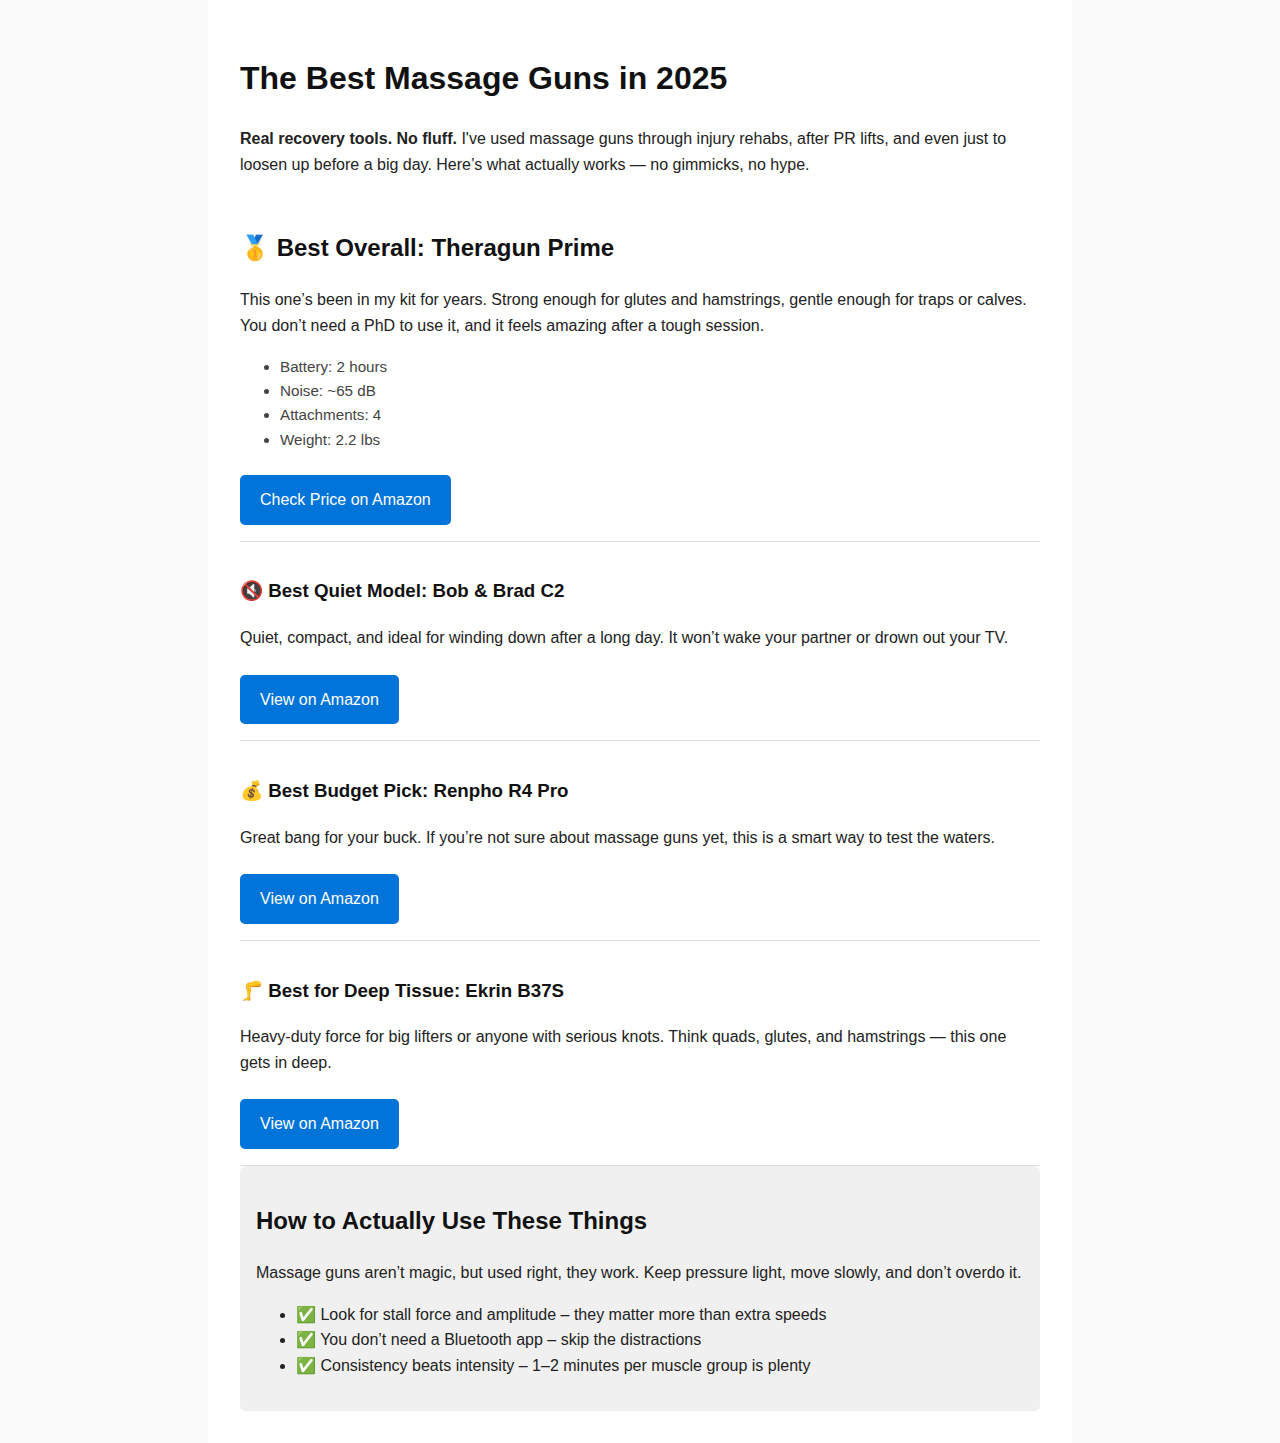
==== index.html @ 963b869a "Add files via upload" ====
<!DOCTYPE html>
<html lang="en">
<head>
  <meta charset="UTF-8">
  <meta name="viewport" content="width=device-width, initial-scale=1.0">
  <meta name="description" content="Top expert-tested massage guns for fast recovery and muscle relief in 2025. Skip the fluff and find out what really works.">
  <title>Best Massage Guns in 2025 – The Guidepost</title>
  <style>
    body {
      font-family: Arial, sans-serif;
      line-height: 1.6;
      color: #222;
      margin: 0;
      padding: 0;
      background-color: #fafafa;
    }
    .container {
      max-width: 800px;
      margin: auto;
      padding: 2rem;
      background-color: #fff;
    }
    h1, h2, h3 {
      color: #111;
    }
    a.cta {
      display: inline-block;
      background-color: #0074d9;
      color: #fff;
      padding: 0.75rem 1.25rem;
      text-decoration: none;
      border-radius: 5px;
      margin-top: 0.5rem;
    }
    .product {
      border-bottom: 1px solid #ddd;
      padding: 1rem 0;
    }
    .product img {
      max-width: 100%;
      height: auto;
    }
    .specs {
      font-size: 0.95rem;
      color: #444;
    }
    .buyer-guide {
      background-color: #f0f0f0;
      padding: 1rem;
      border-radius: 6px;
    }
  </style>
</head>
<body>
  <div class="container">
    <h1>The Best Massage Guns in 2025</h1>
    <p><strong>Real recovery tools. No fluff.</strong> I've used massage guns through injury rehabs, after PR lifts, and even just to loosen up before a big day. Here’s what actually works — no gimmicks, no hype.</p>

    <div class="product">
      <h2>🥇 Best Overall: Theragun Prime</h2>
      <p>This one’s been in my kit for years. Strong enough for glutes and hamstrings, gentle enough for traps or calves. You don’t need a PhD to use it, and it feels amazing after a tough session.</p>
      <ul class="specs">
        <li>Battery: 2 hours</li>
        <li>Noise: ~65 dB</li>
        <li>Attachments: 4</li>
        <li>Weight: 2.2 lbs</li>
      </ul>
      <a href="#" class="cta">Check Price on Amazon</a>
    </div>

    <div class="product">
      <h3>🔇 Best Quiet Model: Bob & Brad C2</h3>
      <p>Quiet, compact, and ideal for winding down after a long day. It won’t wake your partner or drown out your TV.</p>
      <a href="#" class="cta">View on Amazon</a>
    </div>

    <div class="product">
      <h3>💰 Best Budget Pick: Renpho R4 Pro</h3>
      <p>Great bang for your buck. If you’re not sure about massage guns yet, this is a smart way to test the waters.</p>
      <a href="#" class="cta">View on Amazon</a>
    </div>

    <div class="product">
      <h3>🦵 Best for Deep Tissue: Ekrin B37S</h3>
      <p>Heavy-duty force for big lifters or anyone with serious knots. Think quads, glutes, and hamstrings — this one gets in deep.</p>
      <a href="#" class="cta">View on Amazon</a>
    </div>

    <div class="buyer-guide">
      <h2>How to Actually Use These Things</h2>
      <p>Massage guns aren’t magic, but used right, they work. Keep pressure light, move slowly, and don’t overdo it.</p>
      <ul>
        <li>✅ Look for stall force and amplitude – they matter more than extra speeds</li>
        <li>✅ You don’t need a Bluetooth app – skip the distractions</li>
        <li>✅ Consistency beats intensity – 1–2 minutes per muscle group is plenty</li>
      </ul>
    </div>
  </div>
</body>
</html>
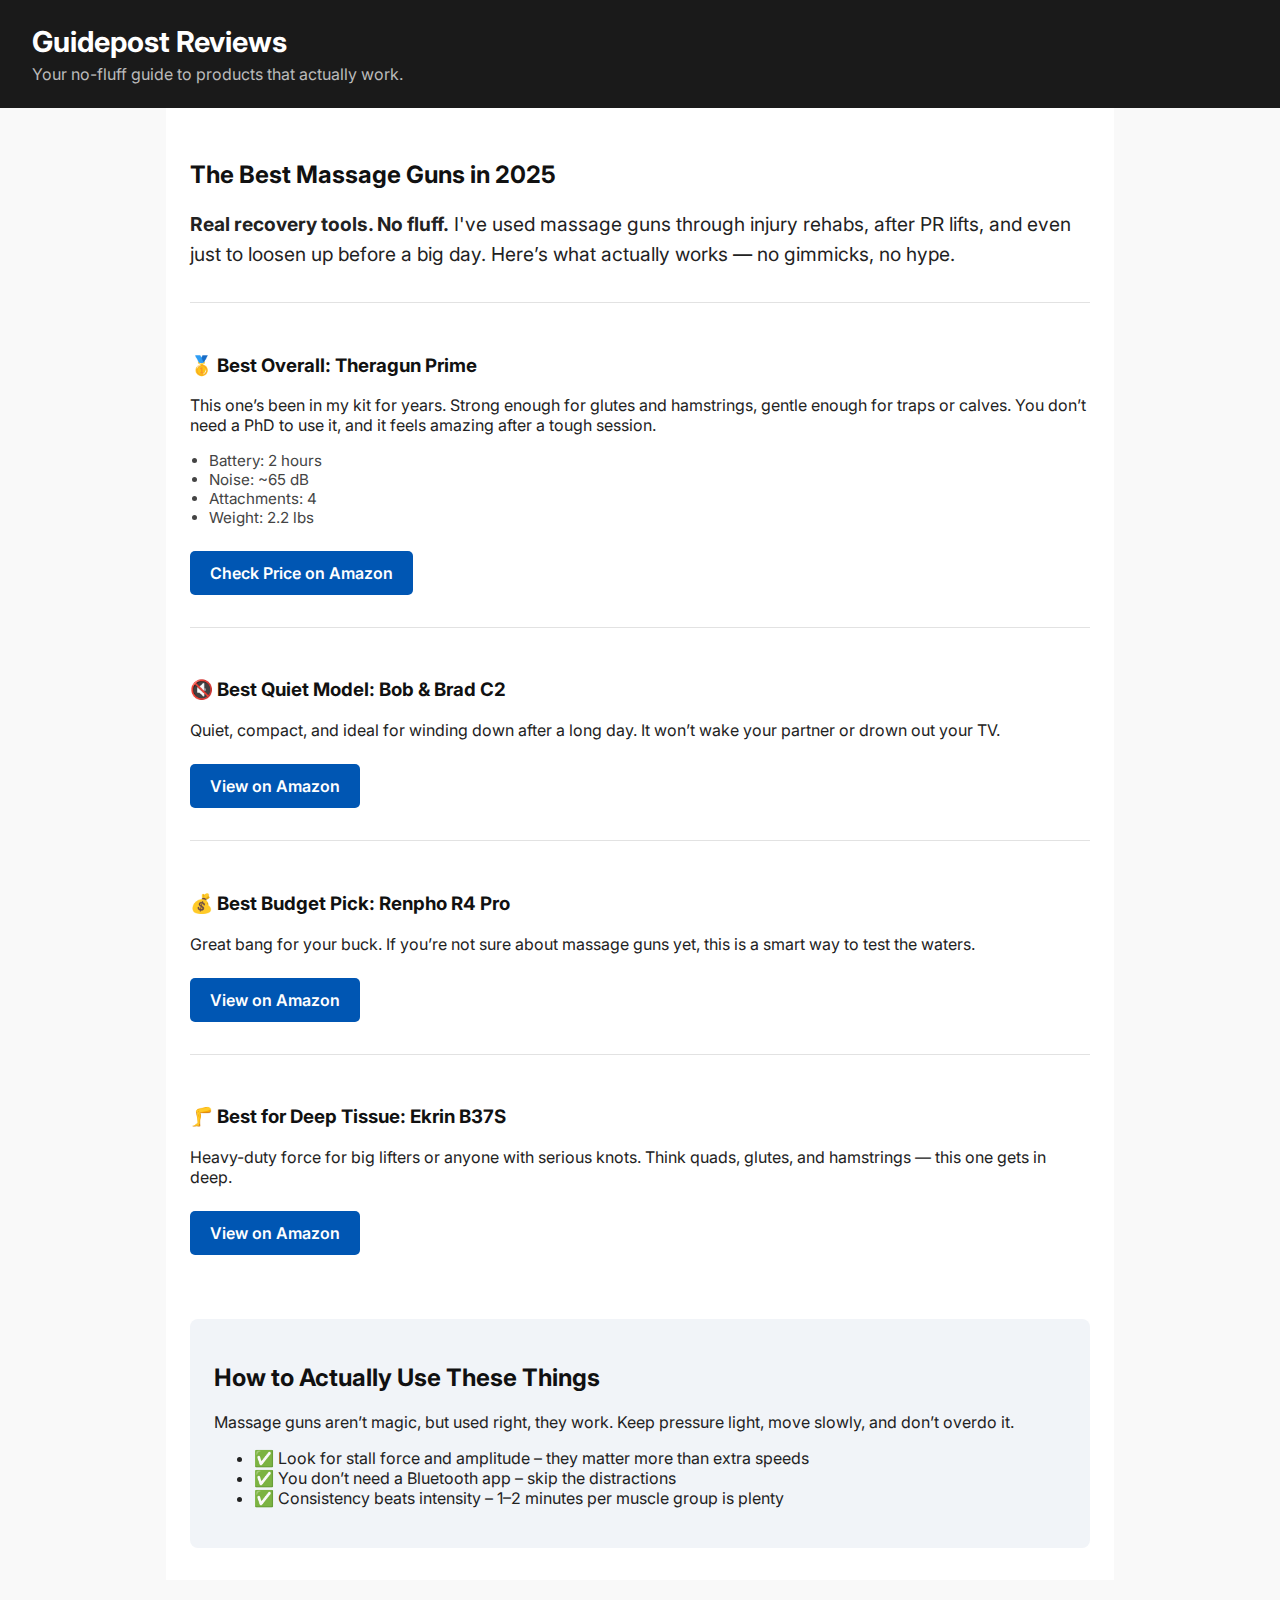
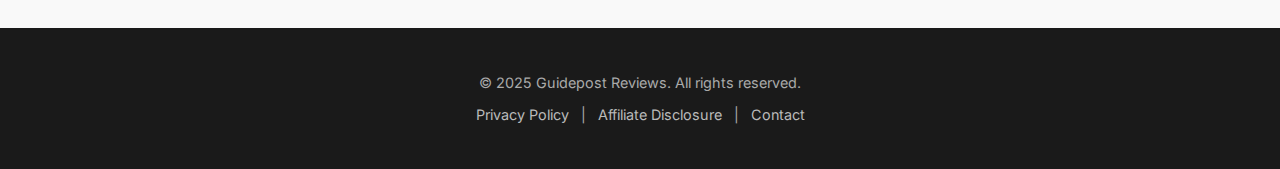
==== commit c0fcdbc4: "Add files via upload" ====
--- a/index.html
+++ b/index.html
@@ -4,60 +4,104 @@
   <meta charset="UTF-8">
   <meta name="viewport" content="width=device-width, initial-scale=1.0">
   <meta name="description" content="Top expert-tested massage guns for fast recovery and muscle relief in 2025. Skip the fluff and find out what really works.">
-  <title>Best Massage Guns in 2025 – The Guidepost</title>
+  <title>Best Massage Guns in 2025 – Guidepost Reviews</title>
+  <link rel="preconnect" href="https://fonts.googleapis.com">
+  <link rel="preconnect" href="https://fonts.gstatic.com" crossorigin>
+  <link href="https://fonts.googleapis.com/css2?family=Inter:wght@400;600;700&display=swap" rel="stylesheet">
   <style>
     body {
-      font-family: Arial, sans-serif;
-      line-height: 1.6;
+      font-family: 'Inter', sans-serif;
+      margin: 0;
+      background-color: #f9f9f9;
       color: #222;
+    }
+    header {
+      background-color: #1a1a1a;
+      color: white;
+      padding: 1.5rem 2rem;
+    }
+    header h1 {
       margin: 0;
-      padding: 0;
-      background-color: #fafafa;
+      font-size: 1.8rem;
+    }
+    header p {
+      margin: 0.3rem 0 0;
+      font-size: 1rem;
+      color: #bbb;
     }
     .container {
-      max-width: 800px;
+      max-width: 900px;
       margin: auto;
-      padding: 2rem;
+      padding: 2rem 1.5rem;
       background-color: #fff;
     }
-    h1, h2, h3 {
+    h2, h3 {
       color: #111;
+    }
+    .hero-intro {
+      font-size: 1.2rem;
+      font-weight: 400;
+      line-height: 1.6;
+      margin-bottom: 2rem;
     }
     a.cta {
       display: inline-block;
-      background-color: #0074d9;
+      background-color: #0056b3;
       color: #fff;
       padding: 0.75rem 1.25rem;
       text-decoration: none;
       border-radius: 5px;
       margin-top: 0.5rem;
+      font-weight: 600;
     }
     .product {
-      border-bottom: 1px solid #ddd;
-      padding: 1rem 0;
+      border-top: 1px solid #e2e2e2;
+      padding: 2rem 0;
     }
     .product img {
       max-width: 100%;
-      height: auto;
+      border-radius: 8px;
+      margin-top: 1rem;
     }
     .specs {
       font-size: 0.95rem;
       color: #444;
+      margin-top: 0.5rem;
+      padding-left: 1.2rem;
     }
     .buyer-guide {
-      background-color: #f0f0f0;
-      padding: 1rem;
-      border-radius: 6px;
+      background-color: #f1f4f8;
+      padding: 1.5rem;
+      border-radius: 8px;
+      margin-top: 2rem;
+    }
+    footer {
+      background-color: #1a1a1a;
+      color: #aaa;
+      text-align: center;
+      padding: 2rem 1rem;
+      font-size: 0.9rem;
+      margin-top: 3rem;
+    }
+    footer a {
+      color: #bbb;
+      text-decoration: none;
+      margin: 0 0.5rem;
     }
   </style>
 </head>
 <body>
+  <header>
+    <h1>Guidepost Reviews</h1>
+    <p>Your no-fluff guide to products that actually work.</p>
+  </header>
+
   <div class="container">
-    <h1>The Best Massage Guns in 2025</h1>
-    <p><strong>Real recovery tools. No fluff.</strong> I've used massage guns through injury rehabs, after PR lifts, and even just to loosen up before a big day. Here’s what actually works — no gimmicks, no hype.</p>
+    <h2>The Best Massage Guns in 2025</h2>
+    <p class="hero-intro"><strong>Real recovery tools. No fluff.</strong> I've used massage guns through injury rehabs, after PR lifts, and even just to loosen up before a big day. Here’s what actually works — no gimmicks, no hype.</p>
 
     <div class="product">
-      <h2>🥇 Best Overall: Theragun Prime</h2>
+      <h3>🥇 Best Overall: Theragun Prime</h3>
       <p>This one’s been in my kit for years. Strong enough for glutes and hamstrings, gentle enough for traps or calves. You don’t need a PhD to use it, and it feels amazing after a tough session.</p>
       <ul class="specs">
         <li>Battery: 2 hours</li>
@@ -96,5 +140,14 @@
       </ul>
     </div>
   </div>
+
+  <footer>
+    <p>&copy; 2025 Guidepost Reviews. All rights reserved.</p>
+    <p>
+      <a href="#">Privacy Policy</a> |
+      <a href="#">Affiliate Disclosure</a> |
+      <a href="#">Contact</a>
+    </p>
+  </footer>
 </body>
 </html>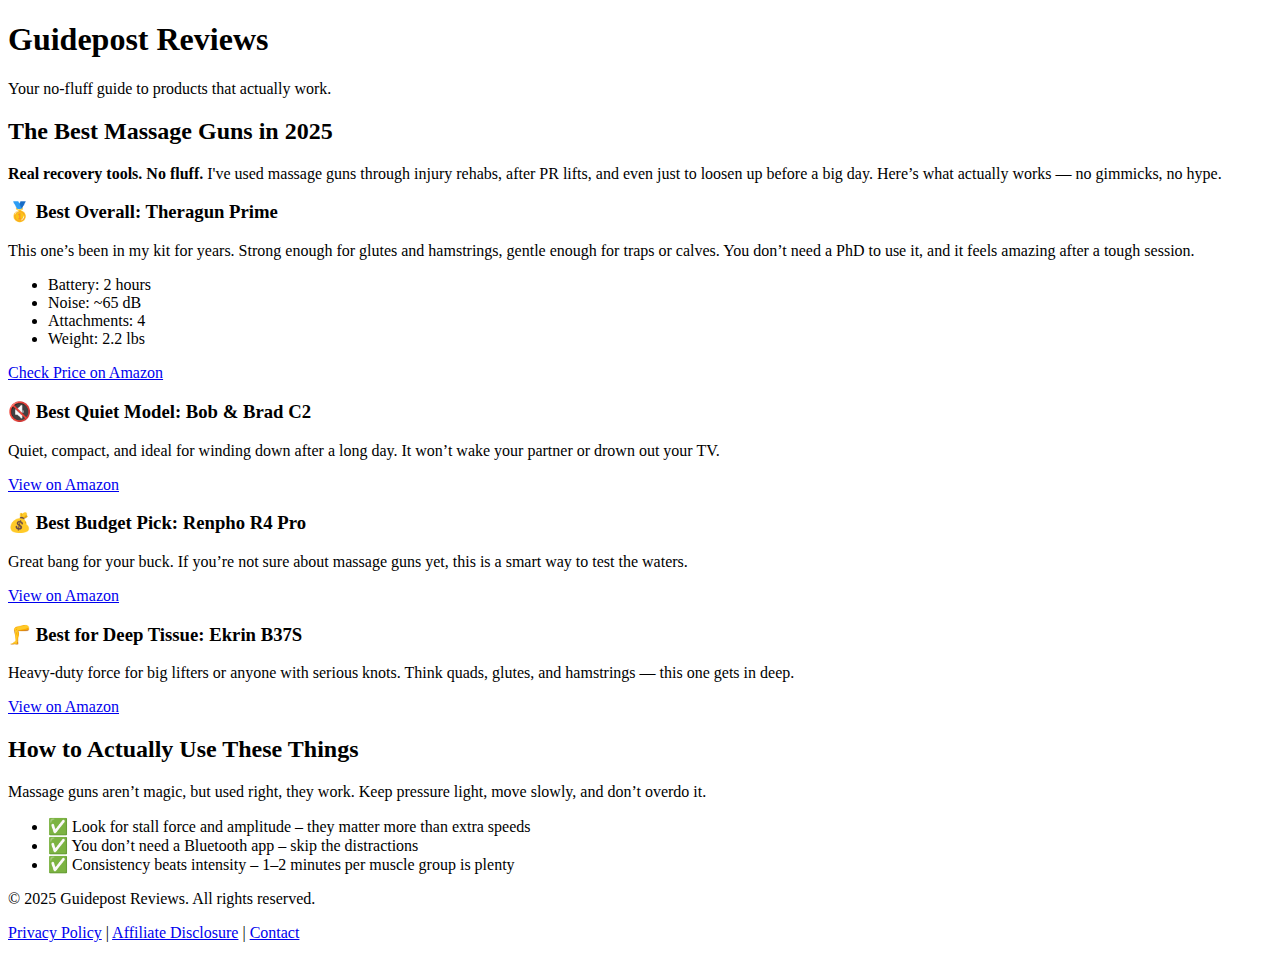
==== commit 3a9aaf68: "Update index.html" ====
--- a/index.html
+++ b/index.html
@@ -5,90 +5,10 @@
   <meta name="viewport" content="width=device-width, initial-scale=1.0">
   <meta name="description" content="Top expert-tested massage guns for fast recovery and muscle relief in 2025. Skip the fluff and find out what really works.">
   <title>Best Massage Guns in 2025 – Guidepost Reviews</title>
+  <link rel="stylesheet" href="styles.css">
   <link rel="preconnect" href="https://fonts.googleapis.com">
   <link rel="preconnect" href="https://fonts.gstatic.com" crossorigin>
-  <link href="https://fonts.googleapis.com/css2?family=Inter:wght@400;600;700&display=swap" rel="stylesheet">
-  <style>
-    body {
-      font-family: 'Inter', sans-serif;
-      margin: 0;
-      background-color: #f9f9f9;
-      color: #222;
-    }
-    header {
-      background-color: #1a1a1a;
-      color: white;
-      padding: 1.5rem 2rem;
-    }
-    header h1 {
-      margin: 0;
-      font-size: 1.8rem;
-    }
-    header p {
-      margin: 0.3rem 0 0;
-      font-size: 1rem;
-      color: #bbb;
-    }
-    .container {
-      max-width: 900px;
-      margin: auto;
-      padding: 2rem 1.5rem;
-      background-color: #fff;
-    }
-    h2, h3 {
-      color: #111;
-    }
-    .hero-intro {
-      font-size: 1.2rem;
-      font-weight: 400;
-      line-height: 1.6;
-      margin-bottom: 2rem;
-    }
-    a.cta {
-      display: inline-block;
-      background-color: #0056b3;
-      color: #fff;
-      padding: 0.75rem 1.25rem;
-      text-decoration: none;
-      border-radius: 5px;
-      margin-top: 0.5rem;
-      font-weight: 600;
-    }
-    .product {
-      border-top: 1px solid #e2e2e2;
-      padding: 2rem 0;
-    }
-    .product img {
-      max-width: 100%;
-      border-radius: 8px;
-      margin-top: 1rem;
-    }
-    .specs {
-      font-size: 0.95rem;
-      color: #444;
-      margin-top: 0.5rem;
-      padding-left: 1.2rem;
-    }
-    .buyer-guide {
-      background-color: #f1f4f8;
-      padding: 1.5rem;
-      border-radius: 8px;
-      margin-top: 2rem;
-    }
-    footer {
-      background-color: #1a1a1a;
-      color: #aaa;
-      text-align: center;
-      padding: 2rem 1rem;
-      font-size: 0.9rem;
-      margin-top: 3rem;
-    }
-    footer a {
-      color: #bbb;
-      text-decoration: none;
-      margin: 0 0.5rem;
-    }
-  </style>
+  <link href="https://fonts.googleapis.com/css2?family=DM+Sans:wght@400;500;700&display=swap" rel="stylesheet">
 </head>
 <body>
   <header>
@@ -150,4 +70,4 @@
     </p>
   </footer>
 </body>
-</html>+</html>
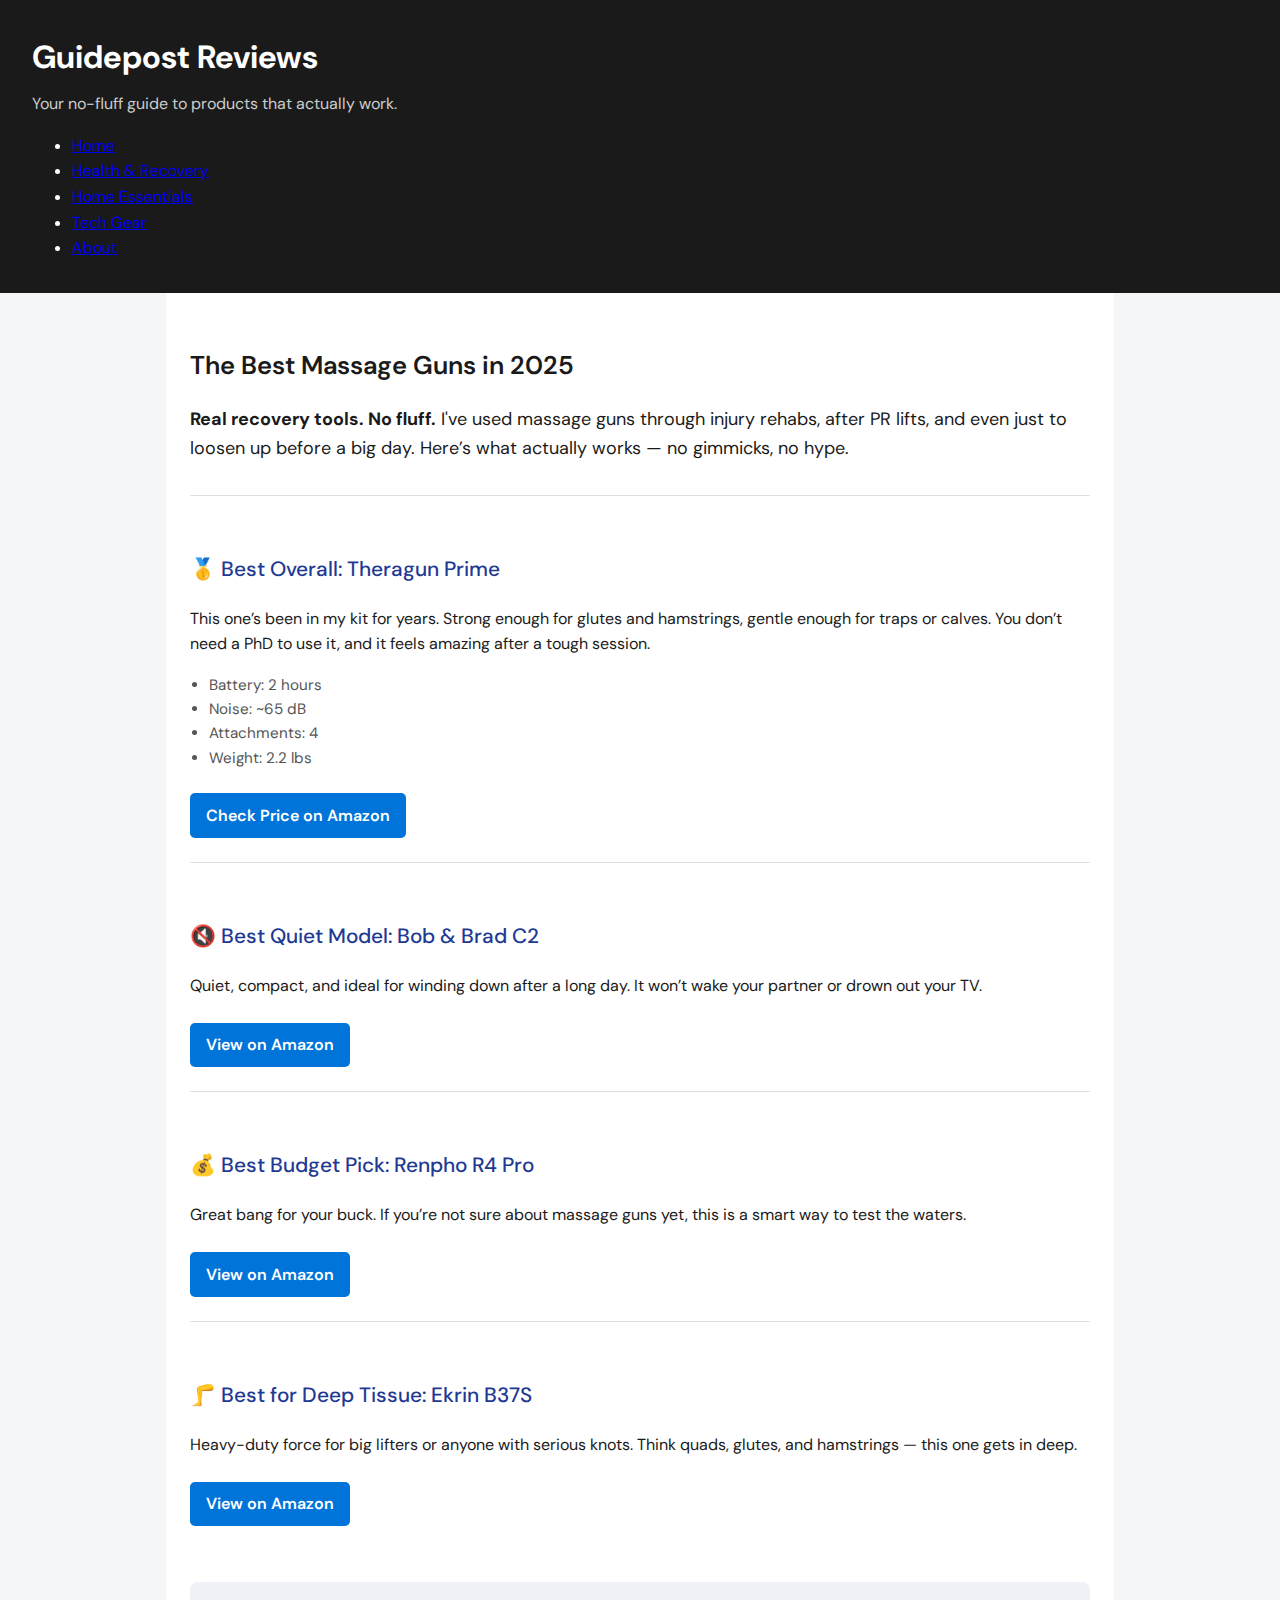
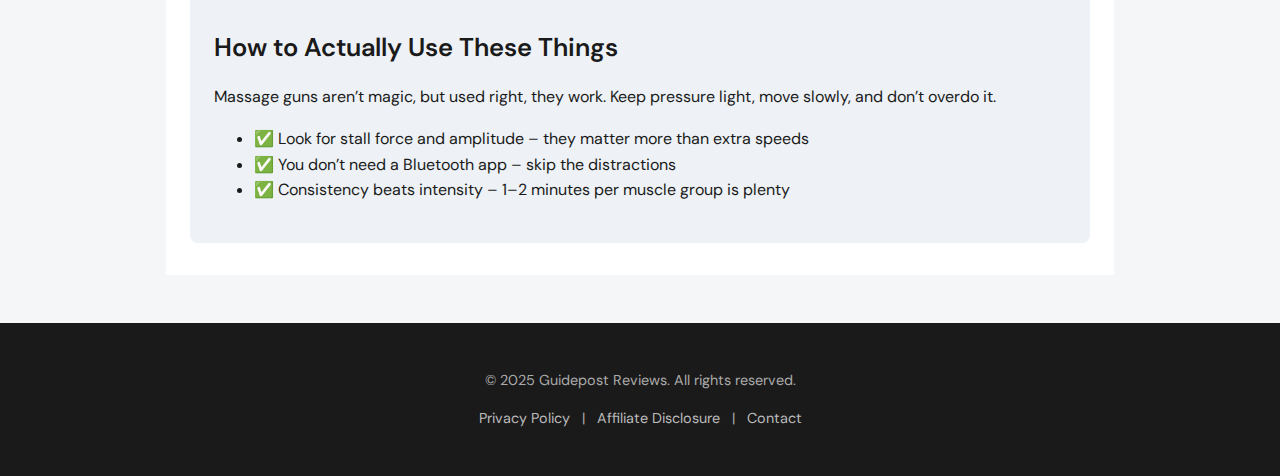
==== commit a9b80c15: "Update index.html" ====
--- a/index.html
+++ b/index.html
@@ -11,9 +11,20 @@
   <link href="https://fonts.googleapis.com/css2?family=DM+Sans:wght@400;500;700&display=swap" rel="stylesheet">
 </head>
 <body>
-  <header>
-    <h1>Guidepost Reviews</h1>
-    <p>Your no-fluff guide to products that actually work.</p>
+  <header class="site-header">
+    <div class="site-brand">
+      <h1>Guidepost Reviews</h1>
+      <p class="tagline">Your no-fluff guide to products that actually work.</p>
+    </div>
+    <nav class="main-nav">
+      <ul>
+        <li><a href="#">Home</a></li>
+        <li><a href="#">Health & Recovery</a></li>
+        <li><a href="#">Home Essentials</a></li>
+        <li><a href="#">Tech Gear</a></li>
+        <li><a href="#">About</a></li>
+      </ul>
+    </nav>
   </header>
 
   <div class="container">
--- a/styles.css
+++ b/styles.css
@@ -0,0 +1,107 @@
+
+/* Base typography and layout */
+body {
+  font-family: 'DM Sans', sans-serif;
+  margin: 0;
+  background-color: #f5f6f7;
+  color: #1a1a1a;
+  line-height: 1.6;
+}
+
+header {
+  background-color: #1a1a1a;
+  color: #ffffff;
+  padding: 2rem 2rem 1rem;
+  text-align: left;
+}
+
+header h1 {
+  margin: 0;
+  font-size: 2rem;
+  font-weight: 700;
+}
+
+header p {
+  margin-top: 0.5rem;
+  font-size: 1rem;
+  color: #ccc;
+}
+
+.container {
+  max-width: 900px;
+  margin: auto;
+  padding: 2rem 1.5rem;
+  background-color: #ffffff;
+}
+
+h2 {
+  font-size: 1.6rem;
+  font-weight: 600;
+  margin-bottom: 1rem;
+}
+
+h3 {
+  font-size: 1.3rem;
+  font-weight: 500;
+  color: #1f3a93;
+  margin-top: 2rem;
+}
+
+.hero-intro {
+  font-size: 1.125rem;
+  margin-bottom: 2rem;
+}
+
+.product {
+  border-top: 1px solid #e0e0e0;
+  padding: 1.5rem 0;
+}
+
+.specs {
+  font-size: 0.95rem;
+  color: #555;
+  padding-left: 1.2rem;
+  list-style-type: disc;
+}
+
+.cta {
+  display: inline-block;
+  background-color: #0074d9;
+  color: #ffffff;
+  padding: 0.6rem 1rem;
+  text-decoration: none;
+  border-radius: 5px;
+  font-weight: 600;
+  margin-top: 0.5rem;
+  transition: background-color 0.2s ease;
+}
+
+.cta:hover {
+  background-color: #005fa3;
+}
+
+.buyer-guide {
+  background-color: #eef2f6;
+  padding: 1.5rem;
+  border-radius: 8px;
+  margin-top: 2rem;
+}
+
+footer {
+  background-color: #1a1a1a;
+  color: #aaa;
+  text-align: center;
+  padding: 2rem 1rem;
+  font-size: 0.9rem;
+  margin-top: 3rem;
+}
+
+footer a {
+  color: #bbb;
+  text-decoration: none;
+  margin: 0 0.5rem;
+}
+
+footer a:hover {
+  text-decoration: underline;
+}
